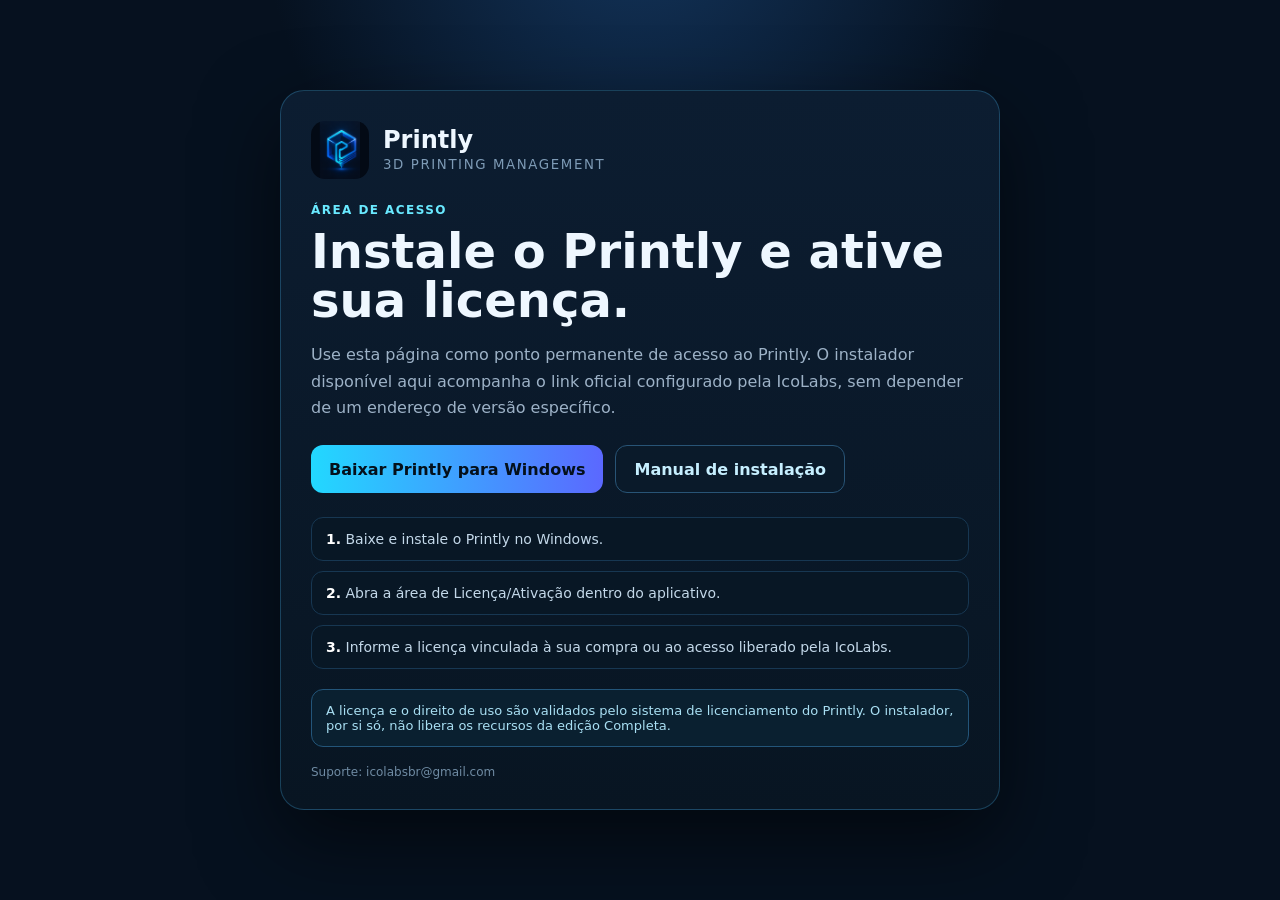
==== acesso/index.html @ da0c0d16 "Adiciona página estável de acesso ao Printly" ====
<!doctype html>
<html lang="pt-BR">
<head>
  <meta charset="utf-8">
  <meta name="viewport" content="width=device-width,initial-scale=1">
  <meta name="robots" content="noindex,nofollow,noarchive">
  <meta name="theme-color" content="#06111f">
  <title>Acesso Printly</title>
  <style>
    *{box-sizing:border-box}body{margin:0;font-family:Inter,system-ui,-apple-system,Segoe UI,Roboto,sans-serif;background:radial-gradient(circle at 50% -10%,#13355d 0,transparent 32%),#06111f;color:#eef7ff;min-height:100vh;display:grid;place-items:center;padding:24px}.card{width:min(720px,100%);background:linear-gradient(180deg,#0c1d31,#081522);border:1px solid rgba(75,193,255,.25);border-radius:24px;padding:30px;box-shadow:0 30px 80px #0008}.brand{display:flex;align-items:center;gap:14px;margin-bottom:24px}.brand img{width:58px;height:58px;border-radius:14px}.brand b{display:block;font-size:24px}.brand small{color:#7e9bb6;letter-spacing:.12em}.tag{color:#69e9ff;font-size:12px;font-weight:800;letter-spacing:.12em;text-transform:uppercase}h1{font-size:clamp(30px,6vw,48px);line-height:1.04;margin:10px 0 14px}p{color:#9db2c7;line-height:1.65}.actions{display:flex;gap:12px;flex-wrap:wrap;margin:24px 0}.btn{display:inline-flex;align-items:center;justify-content:center;min-height:48px;padding:0 18px;border-radius:12px;text-decoration:none;font-weight:800}.primary{background:linear-gradient(90deg,#22d8ff,#5b68ff);color:#04101b}.secondary{border:1px solid #285476;color:#c6efff;background:#0a1a2a}.steps{display:grid;gap:10px;margin-top:22px}.step{padding:13px 14px;border:1px solid #173752;border-radius:12px;background:#081725;color:#c3d8e9;font-size:14px}.step strong{color:#fff}.note{margin-top:20px;padding:13px 14px;border-radius:12px;background:#0a2030;border:1px solid #235579;color:#a9dff3;font-size:13px}.muted{font-size:12px;color:#6f8ba3;margin-top:18px}@media(max-width:560px){.card{padding:22px}.actions{display:grid}.btn{width:100%}}
  </style>
  <script src="../assets/js/download-config.js"></script>
</head>
<body>
  <main class="card">
    <div class="brand"><img src="../assets/img/favicon.png" alt="Printly"><div><b>Printly</b><small>3D PRINTING MANAGEMENT</small></div></div>
    <div class="tag">Área de acesso</div>
    <h1>Instale o Printly e ative sua licença.</h1>
    <p>Use esta página como ponto permanente de acesso ao Printly. O instalador disponível aqui acompanha o link oficial configurado pela IcoLabs, sem depender de um endereço de versão específico.</p>
    <div class="actions">
      <a id="downloadBtn" class="btn primary" href="../" rel="noopener">Baixar Printly para Windows</a>
      <a class="btn secondary" href="../downloads/Manual_Instalacao_Printly_Windows_PT-BR.pdf">Manual de instalação</a>
    </div>
    <div class="steps">
      <div class="step"><strong>1.</strong> Baixe e instale o Printly no Windows.</div>
      <div class="step"><strong>2.</strong> Abra a área de Licença/Ativação dentro do aplicativo.</div>
      <div class="step"><strong>3.</strong> Informe a licença vinculada à sua compra ou ao acesso liberado pela IcoLabs.</div>
    </div>
    <div class="note">A licença e o direito de uso são validados pelo sistema de licenciamento do Printly. O instalador, por si só, não libera os recursos da edição Completa.</div>
    <div class="muted">Suporte: icolabsbr@gmail.com</div>
  </main>
  <script>
    const cfg=window.PRINTLY_DOWNLOAD_CONFIG||{};
    const btn=document.getElementById('downloadBtn');
    if(cfg.DOWNLOAD_URL){btn.href=cfg.DOWNLOAD_URL;btn.setAttribute('download','');}
  </script>
</body>
</html>
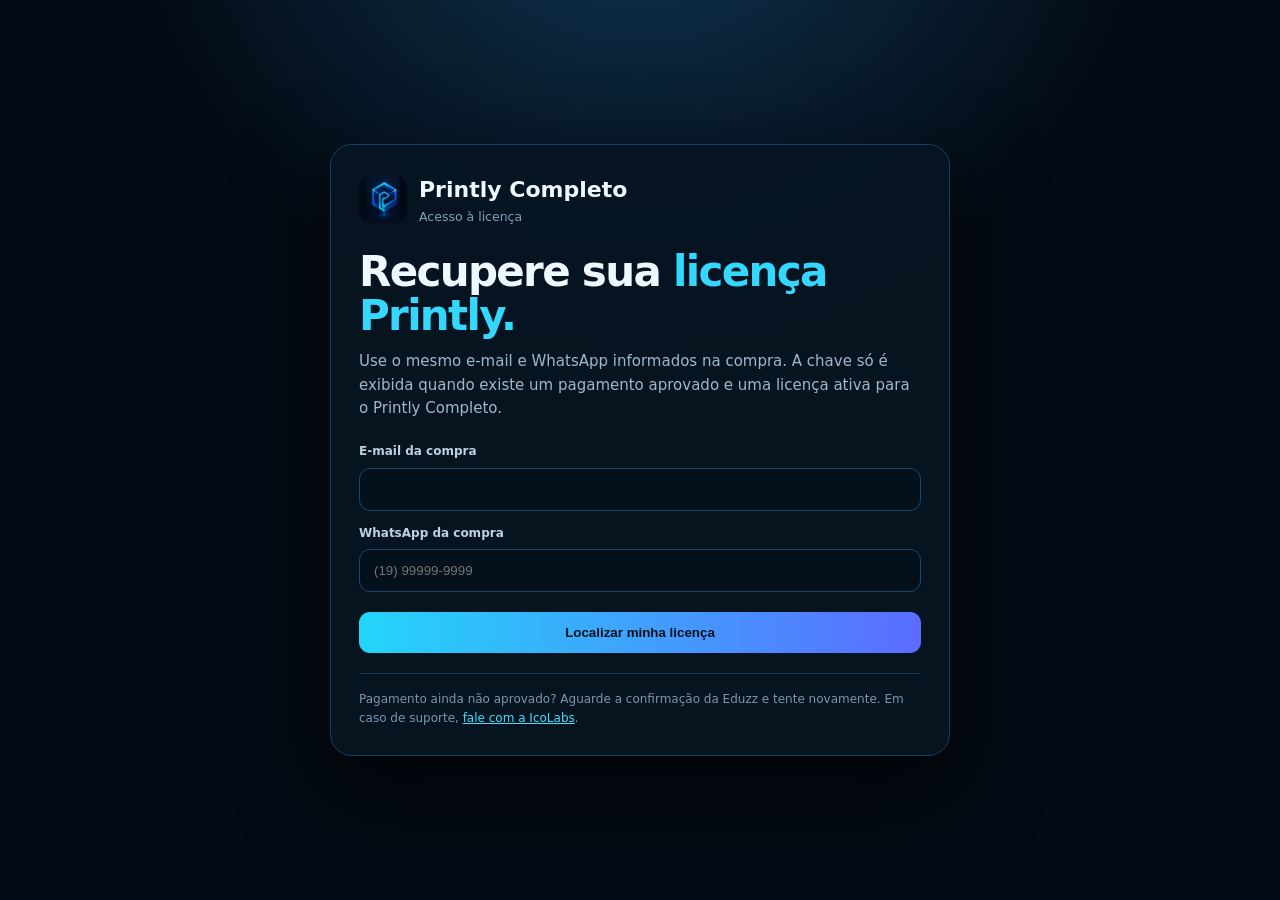
==== commit 4920942f: "Adiciona recuperação segura da licença comprada" ====
--- a/acesso/index.html
+++ b/acesso/index.html
@@ -1,38 +1,10 @@
 <!doctype html>
 <html lang="pt-BR">
 <head>
-  <meta charset="utf-8">
-  <meta name="viewport" content="width=device-width,initial-scale=1">
-  <meta name="robots" content="noindex,nofollow,noarchive">
-  <meta name="theme-color" content="#06111f">
-  <title>Acesso Printly</title>
-  <style>
-    *{box-sizing:border-box}body{margin:0;font-family:Inter,system-ui,-apple-system,Segoe UI,Roboto,sans-serif;background:radial-gradient(circle at 50% -10%,#13355d 0,transparent 32%),#06111f;color:#eef7ff;min-height:100vh;display:grid;place-items:center;padding:24px}.card{width:min(720px,100%);background:linear-gradient(180deg,#0c1d31,#081522);border:1px solid rgba(75,193,255,.25);border-radius:24px;padding:30px;box-shadow:0 30px 80px #0008}.brand{display:flex;align-items:center;gap:14px;margin-bottom:24px}.brand img{width:58px;height:58px;border-radius:14px}.brand b{display:block;font-size:24px}.brand small{color:#7e9bb6;letter-spacing:.12em}.tag{color:#69e9ff;font-size:12px;font-weight:800;letter-spacing:.12em;text-transform:uppercase}h1{font-size:clamp(30px,6vw,48px);line-height:1.04;margin:10px 0 14px}p{color:#9db2c7;line-height:1.65}.actions{display:flex;gap:12px;flex-wrap:wrap;margin:24px 0}.btn{display:inline-flex;align-items:center;justify-content:center;min-height:48px;padding:0 18px;border-radius:12px;text-decoration:none;font-weight:800}.primary{background:linear-gradient(90deg,#22d8ff,#5b68ff);color:#04101b}.secondary{border:1px solid #285476;color:#c6efff;background:#0a1a2a}.steps{display:grid;gap:10px;margin-top:22px}.step{padding:13px 14px;border:1px solid #173752;border-radius:12px;background:#081725;color:#c3d8e9;font-size:14px}.step strong{color:#fff}.note{margin-top:20px;padding:13px 14px;border-radius:12px;background:#0a2030;border:1px solid #235579;color:#a9dff3;font-size:13px}.muted{font-size:12px;color:#6f8ba3;margin-top:18px}@media(max-width:560px){.card{padding:22px}.actions{display:grid}.btn{width:100%}}
-  </style>
-  <script src="../assets/js/download-config.js"></script>
-</head>
-<body>
-  <main class="card">
-    <div class="brand"><img src="../assets/img/favicon.png" alt="Printly"><div><b>Printly</b><small>3D PRINTING MANAGEMENT</small></div></div>
-    <div class="tag">Área de acesso</div>
-    <h1>Instale o Printly e ative sua licença.</h1>
-    <p>Use esta página como ponto permanente de acesso ao Printly. O instalador disponível aqui acompanha o link oficial configurado pela IcoLabs, sem depender de um endereço de versão específico.</p>
-    <div class="actions">
-      <a id="downloadBtn" class="btn primary" href="../" rel="noopener">Baixar Printly para Windows</a>
-      <a class="btn secondary" href="../downloads/Manual_Instalacao_Printly_Windows_PT-BR.pdf">Manual de instalação</a>
-    </div>
-    <div class="steps">
-      <div class="step"><strong>1.</strong> Baixe e instale o Printly no Windows.</div>
-      <div class="step"><strong>2.</strong> Abra a área de Licença/Ativação dentro do aplicativo.</div>
-      <div class="step"><strong>3.</strong> Informe a licença vinculada à sua compra ou ao acesso liberado pela IcoLabs.</div>
-    </div>
-    <div class="note">A licença e o direito de uso são validados pelo sistema de licenciamento do Printly. O instalador, por si só, não libera os recursos da edição Completa.</div>
-    <div class="muted">Suporte: icolabsbr@gmail.com</div>
-  </main>
-  <script>
-    const cfg=window.PRINTLY_DOWNLOAD_CONFIG||{};
-    const btn=document.getElementById('downloadBtn');
-    if(cfg.DOWNLOAD_URL){btn.href=cfg.DOWNLOAD_URL;btn.setAttribute('download','');}
-  </script>
-</body>
-</html>
+<meta charset="utf-8"><meta name="viewport" content="width=device-width,initial-scale=1"><meta name="robots" content="noindex,nofollow,noarchive"><meta name="theme-color" content="#030a13"><title>Acesso Printly Completo</title>
+<style>
+*{box-sizing:border-box}body{margin:0;min-height:100vh;display:grid;place-items:center;padding:24px;background:radial-gradient(circle at 50% -20%,#113a5a 0,transparent 42%),#030a13;color:#eef9ff;font:15px/1.55 Inter,system-ui,-apple-system,Segoe UI,Roboto,sans-serif}.box{width:min(620px,100%);background:#071522eb;border:1px solid #17405e;border-radius:22px;padding:28px;box-shadow:0 30px 90px #0009}.brand{display:flex;align-items:center;gap:12px;margin-bottom:24px}.brand img{width:48px;height:48px;border-radius:12px}.brand b{font-size:22px}.brand small{display:block;color:#80a1b8}h1{font-size:clamp(28px,6vw,42px);line-height:1.05;margin:0 0 12px;letter-spacing:-.04em}h1 span{color:#34d8ff}p{color:#9fb8ca;margin:0 0 22px}.field{display:grid;gap:7px;margin:13px 0}.field label{font-size:12px;font-weight:800;color:#bed1df}.field input{width:100%;padding:13px 14px;background:#04101b;border:1px solid #1a4668;border-radius:11px;color:#fff;outline:none}.field input:focus{border-color:#2bd8ff;box-shadow:0 0 0 3px #20ccef1c}.btn{width:100%;border:0;border-radius:11px;padding:13px 16px;margin-top:7px;background:linear-gradient(90deg,#24d5fa,#5b6cff);color:#03111a;font-weight:900;cursor:pointer}.btn:disabled{opacity:.55}.msg{margin-top:14px;padding:12px 13px;border-radius:10px;display:none}.msg.ok{display:block;background:#0b2b20;border:1px solid #256d51;color:#c4f8dc}.msg.err{display:block;background:#2c121b;border:1px solid #703348;color:#ffc5cd}.license{margin-top:16px;padding:16px;background:#04101b;border:1px solid #245375;border-radius:13px;display:none}.license.show{display:block}.key{font:800 16px/1.5 ui-monospace,SFMono-Regular,Consolas,monospace;color:#86edff;overflow-wrap:anywhere;margin:8px 0}.copy{border:1px solid #2b6388;background:#092036;color:#dff8ff;border-radius:8px;padding:8px 10px;cursor:pointer;font-weight:800}.help{margin-top:20px;padding-top:16px;border-top:1px solid #14344c;color:#7898af;font-size:12px}.help a{color:#41dfff} </style>
+</head><body><main class="box"><div class="brand"><img src="../assets/img/favicon.png" alt=""><div><b>Printly Completo</b><small>Acesso à licença</small></div></div><h1>Recupere sua <span>licença Printly.</span></h1><p>Use o mesmo e-mail e WhatsApp informados na compra. A chave só é exibida quando existe um pagamento aprovado e uma licença ativa para o Printly Completo.</p><form id="form"><div class="field"><label>E-mail da compra</label><input id="email" type="email" autocomplete="email" required></div><div class="field"><label>WhatsApp da compra</label><input id="phone" type="tel" autocomplete="tel" placeholder="(19) 99999-9999" required></div><button id="submit" class="btn">Localizar minha licença</button></form><div id="msg" class="msg"></div><div id="license" class="license"><small>SUA CHAVE PRINTLY</small><div id="key" class="key"></div><button id="copy" class="copy" type="button">Copiar chave</button><div class="help">Abra o Printly → Licença / Ativação → cole esta chave. A ativação é vinculada ao limite de computadores da sua licença.</div></div><div class="help">Pagamento ainda não aprovado? Aguarde a confirmação da Eduzz e tente novamente. Em caso de suporte, <a href="https://uiesczevcmkzdtybxuez.supabase.co/functions/v1/printly-link?key=support_url" target="_blank" rel="noopener">fale com a IcoLabs</a>.</div></main>
+<script>
+const endpoint='https://uiesczevcmkzdtybxuez.supabase.co/functions/v1/printly-license-claim';const f=document.getElementById('form'),m=document.getElementById('msg'),box=document.getElementById('license'),k=document.getElementById('key'),btn=document.getElementById('submit');f.addEventListener('submit',async e=>{e.preventDefault();m.className='msg';m.textContent='';box.classList.remove('show');btn.disabled=true;btn.textContent='Consultando...';try{const r=await fetch(endpoint,{method:'POST',headers:{'Content-Type':'application/json'},body:JSON.stringify({email:document.getElementById('email').value,whatsapp:document.getElementById('phone').value})});const d=await r.json();if(!r.ok||!d.ok)throw new Error(d.error||'not_found');k.textContent=d.license_key;box.classList.add('show');m.className='msg ok';m.textContent='Licença encontrada e ativa.'}catch(err){m.className='msg err';m.textContent=err.message==='too_many_attempts'?'Muitas tentativas. Aguarde um pouco e tente novamente.':'Não encontramos uma licença ativa com esses dados. Confira e-mail/WhatsApp ou aguarde a aprovação do pagamento.'}finally{btn.disabled=false;btn.textContent='Localizar minha licença'}});document.getElementById('copy').onclick=async()=>{await navigator.clipboard.writeText(k.textContent);document.getElementById('copy').textContent='Copiada ✓'};
+</script></body></html>
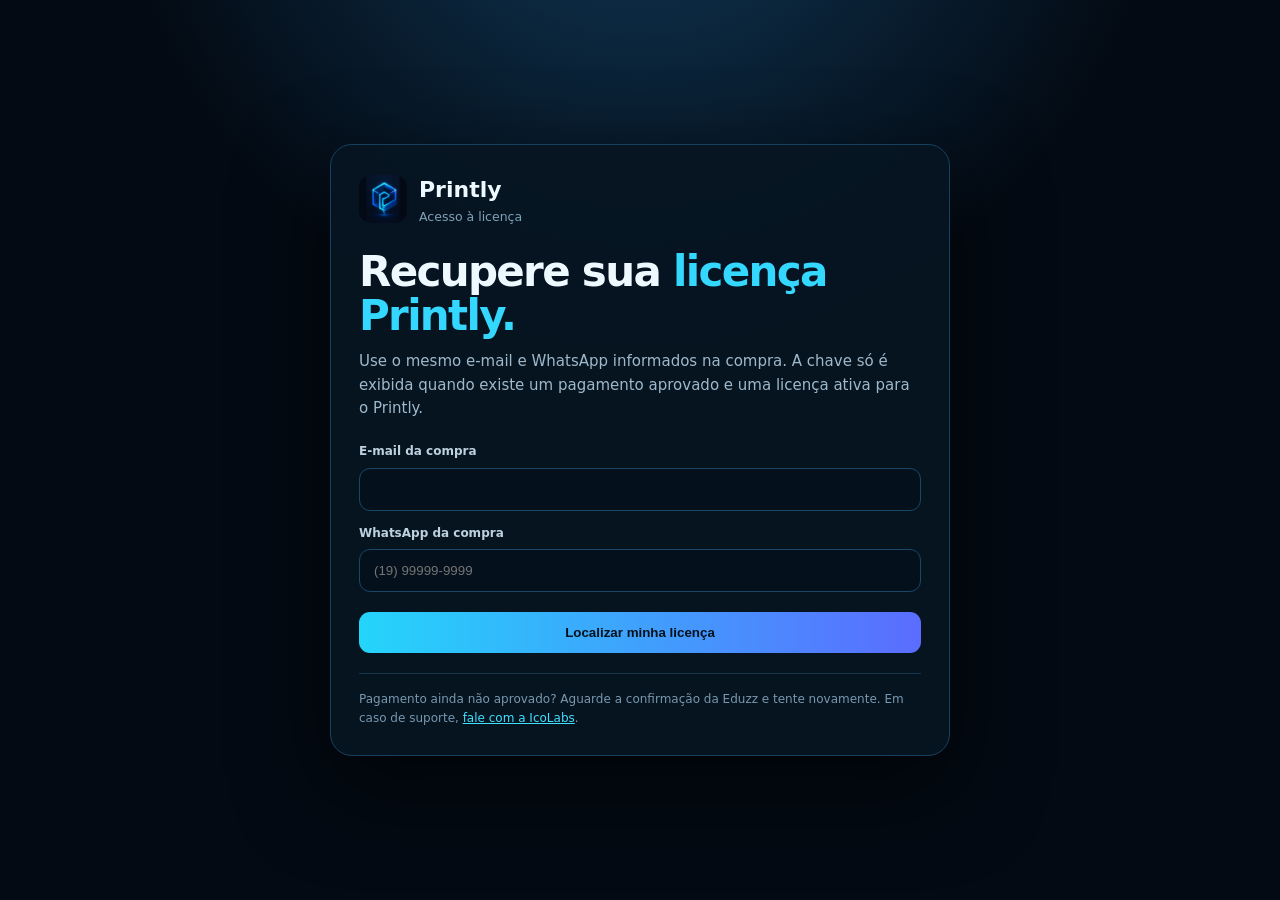
==== commit e87c70e4: "Alinha site ao teste de 15 dias e licença única de R$ 67,90" ====
--- a/acesso/index.html
+++ b/acesso/index.html
@@ -1,10 +1,10 @@
 <!doctype html>
 <html lang="pt-BR">
 <head>
-<meta charset="utf-8"><meta name="viewport" content="width=device-width,initial-scale=1"><meta name="robots" content="noindex,nofollow,noarchive"><meta name="theme-color" content="#030a13"><title>Acesso Printly Completo</title>
+<meta charset="utf-8"><meta name="viewport" content="width=device-width,initial-scale=1"><meta name="robots" content="noindex,nofollow,noarchive"><meta name="theme-color" content="#030a13"><title>Acesso à licença Printly</title>
 <style>
 *{box-sizing:border-box}body{margin:0;min-height:100vh;display:grid;place-items:center;padding:24px;background:radial-gradient(circle at 50% -20%,#113a5a 0,transparent 42%),#030a13;color:#eef9ff;font:15px/1.55 Inter,system-ui,-apple-system,Segoe UI,Roboto,sans-serif}.box{width:min(620px,100%);background:#071522eb;border:1px solid #17405e;border-radius:22px;padding:28px;box-shadow:0 30px 90px #0009}.brand{display:flex;align-items:center;gap:12px;margin-bottom:24px}.brand img{width:48px;height:48px;border-radius:12px}.brand b{font-size:22px}.brand small{display:block;color:#80a1b8}h1{font-size:clamp(28px,6vw,42px);line-height:1.05;margin:0 0 12px;letter-spacing:-.04em}h1 span{color:#34d8ff}p{color:#9fb8ca;margin:0 0 22px}.field{display:grid;gap:7px;margin:13px 0}.field label{font-size:12px;font-weight:800;color:#bed1df}.field input{width:100%;padding:13px 14px;background:#04101b;border:1px solid #1a4668;border-radius:11px;color:#fff;outline:none}.field input:focus{border-color:#2bd8ff;box-shadow:0 0 0 3px #20ccef1c}.btn{width:100%;border:0;border-radius:11px;padding:13px 16px;margin-top:7px;background:linear-gradient(90deg,#24d5fa,#5b6cff);color:#03111a;font-weight:900;cursor:pointer}.btn:disabled{opacity:.55}.msg{margin-top:14px;padding:12px 13px;border-radius:10px;display:none}.msg.ok{display:block;background:#0b2b20;border:1px solid #256d51;color:#c4f8dc}.msg.err{display:block;background:#2c121b;border:1px solid #703348;color:#ffc5cd}.license{margin-top:16px;padding:16px;background:#04101b;border:1px solid #245375;border-radius:13px;display:none}.license.show{display:block}.key{font:800 16px/1.5 ui-monospace,SFMono-Regular,Consolas,monospace;color:#86edff;overflow-wrap:anywhere;margin:8px 0}.copy{border:1px solid #2b6388;background:#092036;color:#dff8ff;border-radius:8px;padding:8px 10px;cursor:pointer;font-weight:800}.help{margin-top:20px;padding-top:16px;border-top:1px solid #14344c;color:#7898af;font-size:12px}.help a{color:#41dfff} </style>
-</head><body><main class="box"><div class="brand"><img src="../assets/img/favicon.png" alt=""><div><b>Printly Completo</b><small>Acesso à licença</small></div></div><h1>Recupere sua <span>licença Printly.</span></h1><p>Use o mesmo e-mail e WhatsApp informados na compra. A chave só é exibida quando existe um pagamento aprovado e uma licença ativa para o Printly Completo.</p><form id="form"><div class="field"><label>E-mail da compra</label><input id="email" type="email" autocomplete="email" required></div><div class="field"><label>WhatsApp da compra</label><input id="phone" type="tel" autocomplete="tel" placeholder="(19) 99999-9999" required></div><button id="submit" class="btn">Localizar minha licença</button></form><div id="msg" class="msg"></div><div id="license" class="license"><small>SUA CHAVE PRINTLY</small><div id="key" class="key"></div><button id="copy" class="copy" type="button">Copiar chave</button><div class="help">Abra o Printly → Licença / Ativação → cole esta chave. A ativação é vinculada ao limite de computadores da sua licença.</div></div><div class="help">Pagamento ainda não aprovado? Aguarde a confirmação da Eduzz e tente novamente. Em caso de suporte, <a href="https://uiesczevcmkzdtybxuez.supabase.co/functions/v1/printly-link?key=support_url" target="_blank" rel="noopener">fale com a IcoLabs</a>.</div></main>
+</head><body><main class="box"><div class="brand"><img src="../assets/img/favicon.png" alt=""><div><b>Printly</b><small>Acesso à licença</small></div></div><h1>Recupere sua <span>licença Printly.</span></h1><p>Use o mesmo e-mail e WhatsApp informados na compra. A chave só é exibida quando existe um pagamento aprovado e uma licença ativa para o Printly.</p><form id="form"><div class="field"><label>E-mail da compra</label><input id="email" type="email" autocomplete="email" required></div><div class="field"><label>WhatsApp da compra</label><input id="phone" type="tel" autocomplete="tel" placeholder="(19) 99999-9999" required></div><button id="submit" class="btn">Localizar minha licença</button></form><div id="msg" class="msg"></div><div id="license" class="license"><small>SUA CHAVE PRINTLY</small><div id="key" class="key"></div><button id="copy" class="copy" type="button">Copiar chave</button><div class="help">Abra o Printly → Licença / Ativação → cole esta chave. A ativação é vinculada ao limite de computadores da sua licença.</div></div><div class="help">Pagamento ainda não aprovado? Aguarde a confirmação da Eduzz e tente novamente. Em caso de suporte, <a href="https://uiesczevcmkzdtybxuez.supabase.co/functions/v1/printly-link?key=support_url" target="_blank" rel="noopener">fale com a IcoLabs</a>.</div></main>
 <script>
 const endpoint='https://uiesczevcmkzdtybxuez.supabase.co/functions/v1/printly-license-claim';const f=document.getElementById('form'),m=document.getElementById('msg'),box=document.getElementById('license'),k=document.getElementById('key'),btn=document.getElementById('submit');f.addEventListener('submit',async e=>{e.preventDefault();m.className='msg';m.textContent='';box.classList.remove('show');btn.disabled=true;btn.textContent='Consultando...';try{const r=await fetch(endpoint,{method:'POST',headers:{'Content-Type':'application/json'},body:JSON.stringify({email:document.getElementById('email').value,whatsapp:document.getElementById('phone').value})});const d=await r.json();if(!r.ok||!d.ok)throw new Error(d.error||'not_found');k.textContent=d.license_key;box.classList.add('show');m.className='msg ok';m.textContent='Licença encontrada e ativa.'}catch(err){m.className='msg err';m.textContent=err.message==='too_many_attempts'?'Muitas tentativas. Aguarde um pouco e tente novamente.':'Não encontramos uma licença ativa com esses dados. Confira e-mail/WhatsApp ou aguarde a aprovação do pagamento.'}finally{btn.disabled=false;btn.textContent='Localizar minha licença'}});document.getElementById('copy').onclick=async()=>{await navigator.clipboard.writeText(k.textContent);document.getElementById('copy').textContent='Copiada ✓'};
 </script></body></html>
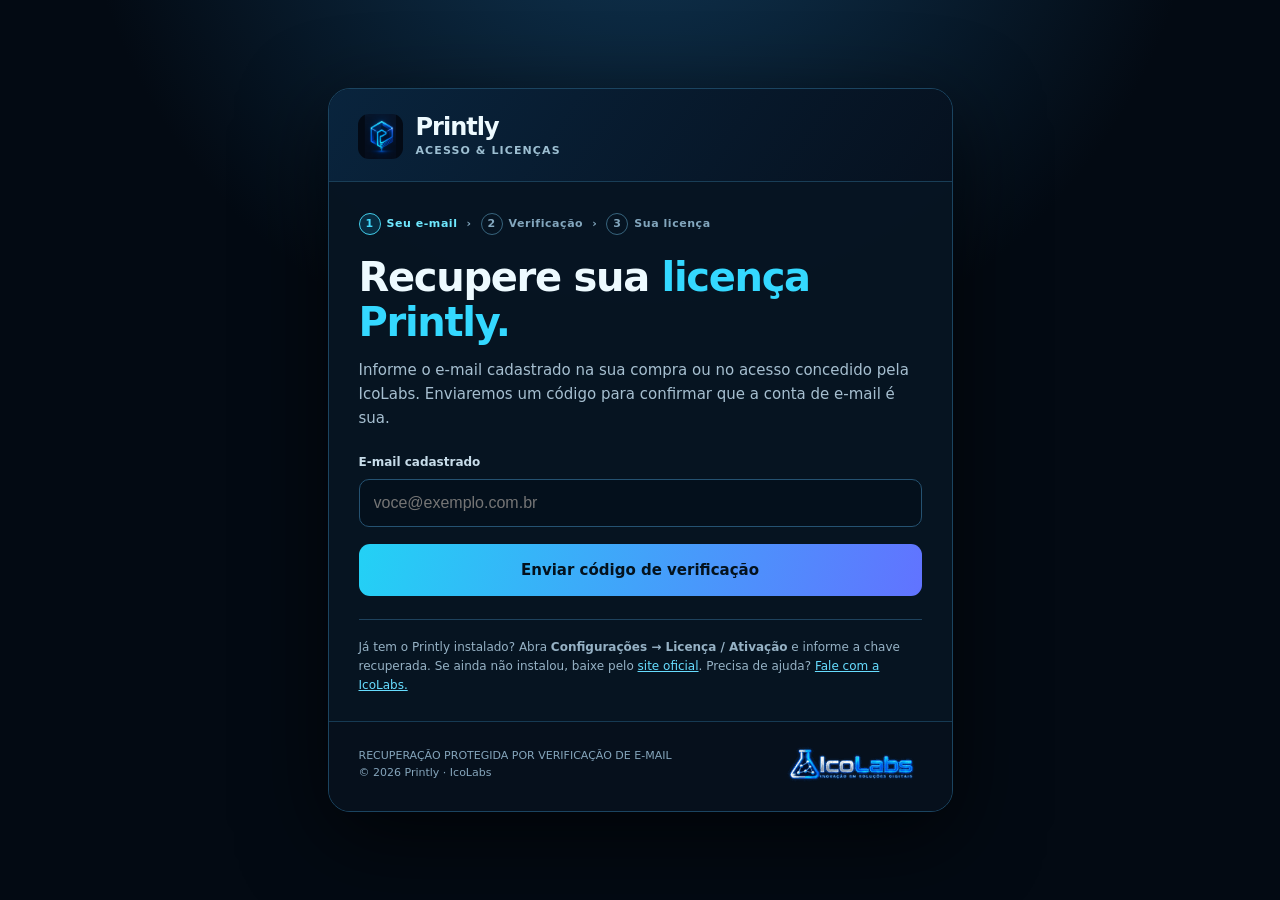
==== commit ece74aa3: "Require one-time email verification for Printly license recovery and support multiple license types" ====
--- a/acesso/index.html
+++ b/acesso/index.html
@@ -1,10 +1,102 @@
 <!doctype html>
 <html lang="pt-BR">
 <head>
-<meta charset="utf-8"><meta name="viewport" content="width=device-width,initial-scale=1"><meta name="robots" content="noindex,nofollow,noarchive"><meta name="theme-color" content="#030a13"><title>Acesso à licença Printly</title>
+<meta charset="utf-8">
+<meta name="viewport" content="width=device-width,initial-scale=1">
+<meta name="robots" content="noindex,nofollow,noarchive">
+<meta name="theme-color" content="#030a13">
+<title>Recuperar licença — Printly</title>
 <style>
-*{box-sizing:border-box}body{margin:0;min-height:100vh;display:grid;place-items:center;padding:24px;background:radial-gradient(circle at 50% -20%,#113a5a 0,transparent 42%),#030a13;color:#eef9ff;font:15px/1.55 Inter,system-ui,-apple-system,Segoe UI,Roboto,sans-serif}.box{width:min(620px,100%);background:#071522eb;border:1px solid #17405e;border-radius:22px;padding:28px;box-shadow:0 30px 90px #0009}.brand{display:flex;align-items:center;gap:12px;margin-bottom:24px}.brand img{width:48px;height:48px;border-radius:12px}.brand b{font-size:22px}.brand small{display:block;color:#80a1b8}h1{font-size:clamp(28px,6vw,42px);line-height:1.05;margin:0 0 12px;letter-spacing:-.04em}h1 span{color:#34d8ff}p{color:#9fb8ca;margin:0 0 22px}.field{display:grid;gap:7px;margin:13px 0}.field label{font-size:12px;font-weight:800;color:#bed1df}.field input{width:100%;padding:13px 14px;background:#04101b;border:1px solid #1a4668;border-radius:11px;color:#fff;outline:none}.field input:focus{border-color:#2bd8ff;box-shadow:0 0 0 3px #20ccef1c}.btn{width:100%;border:0;border-radius:11px;padding:13px 16px;margin-top:7px;background:linear-gradient(90deg,#24d5fa,#5b6cff);color:#03111a;font-weight:900;cursor:pointer}.btn:disabled{opacity:.55}.msg{margin-top:14px;padding:12px 13px;border-radius:10px;display:none}.msg.ok{display:block;background:#0b2b20;border:1px solid #256d51;color:#c4f8dc}.msg.err{display:block;background:#2c121b;border:1px solid #703348;color:#ffc5cd}.license{margin-top:16px;padding:16px;background:#04101b;border:1px solid #245375;border-radius:13px;display:none}.license.show{display:block}.key{font:800 16px/1.5 ui-monospace,SFMono-Regular,Consolas,monospace;color:#86edff;overflow-wrap:anywhere;margin:8px 0}.copy{border:1px solid #2b6388;background:#092036;color:#dff8ff;border-radius:8px;padding:8px 10px;cursor:pointer;font-weight:800}.help{margin-top:20px;padding-top:16px;border-top:1px solid #14344c;color:#7898af;font-size:12px}.help a{color:#41dfff} </style>
-</head><body><main class="box"><div class="brand"><img src="../assets/img/favicon.png" alt=""><div><b>Printly</b><small>Acesso à licença</small></div></div><h1>Recupere sua <span>licença Printly.</span></h1><p>Use o mesmo e-mail e WhatsApp informados na compra. A chave só é exibida quando existe um pagamento aprovado e uma licença ativa para o Printly.</p><form id="form"><div class="field"><label>E-mail da compra</label><input id="email" type="email" autocomplete="email" required></div><div class="field"><label>WhatsApp da compra</label><input id="phone" type="tel" autocomplete="tel" placeholder="(19) 99999-9999" required></div><button id="submit" class="btn">Localizar minha licença</button></form><div id="msg" class="msg"></div><div id="license" class="license"><small>SUA CHAVE PRINTLY</small><div id="key" class="key"></div><button id="copy" class="copy" type="button">Copiar chave</button><div class="help">Abra o Printly → Licença / Ativação → cole esta chave. A ativação é vinculada ao limite de computadores da sua licença.</div></div><div class="help">Pagamento ainda não aprovado? Aguarde a confirmação da Eduzz e tente novamente. Em caso de suporte, <a href="https://uiesczevcmkzdtybxuez.supabase.co/functions/v1/printly-link?key=support_url" target="_blank" rel="noopener">fale com a IcoLabs</a>.</div></main>
+*{box-sizing:border-box}
+body{margin:0;min-height:100vh;display:grid;place-items:center;padding:22px;background:radial-gradient(circle at 50% -20%,#113a5a 0,transparent 45%),#030a13;color:#edfaff;font:15px/1.6 Inter,system-ui,-apple-system,Segoe UI,Roboto,sans-serif}
+.shell{width:min(625px,100%);background:#071522f2;border:1px solid #1b4460;border-radius:22px;box-shadow:0 25px 85px #000a;overflow:hidden}
+.header{border-bottom:1px solid #193e57;padding:25px 29px 21px;background:linear-gradient(125deg,#09243d,#06111f)}
+.brand{display:flex;align-items:center;gap:13px}.brand img{width:45px;height:45px;border-radius:11px}.brand b{font-size:24px;letter-spacing:-1px;line-height:1.1}.brand small{display:block;font-size:11px;letter-spacing:1.1px;color:#9dbfd2;font-weight:700}
+.main{padding:31px 30px 26px}.steps{display:flex;align-items:center;gap:9px;color:#83a7be;font-weight:700;font-size:11px;letter-spacing:.55px;margin-bottom:20px}.step{display:flex;align-items:center;gap:6px}.dot{display:grid;place-items:center;width:22px;height:22px;border:1px solid #37647d;border-radius:50%;font-size:11px}.step.active{color:#6fe9ff}.step.active .dot{border-color:#43cde9;color:#42d9fc;background:#082d42}
+h1{font-size:clamp(28px,6vw,40px);line-height:1.14;margin:0 0 12px;letter-spacing:-1.3px}h1 span{color:#34d8ff}
+p{color:#a6bfd0;margin:0 0 23px}.field{display:grid;gap:7px;margin:17px 0}.field label{font-size:12px;color:#c7dce9;font-weight:750}.field input{width:100%;border-radius:10px;border:1px solid #255271;background:#04101c;color:#fff;padding:14px;font-size:16px;outline:none}.field input:focus{border-color:#38c8e9;box-shadow:0 0 0 3px #18cafa24}
+button{font:inherit;cursor:pointer}.btn{display:block;width:100%;padding:14px 16px;border:0;border-radius:11px;background:linear-gradient(105deg,#23d1f5,#6173ff);color:#04121d;font-weight:900}.btn:disabled{cursor:wait;opacity:.6}
+.secondary{padding:9px 12px;border-radius:9px;border:1px solid #285678;color:#b8e2f5;background:#0b2740;font-weight:750}.secondary:disabled{opacity:.5}
+.msg{display:none;margin:15px 0 0;padding:13px 14px;border-radius:10px;font-size:14px}.msg.info{display:block;background:#0c2b39;border:1px solid #21627b;color:#c7efff}.msg.ok{display:block;background:#0c2c22;border:1px solid #27744f;color:#c6ffe0}.msg.err{display:block;background:#311820;border:1px solid #823e51;color:#ffccd3}
+.small{font-size:12px;color:#89adc3}.actions{display:flex;flex-wrap:wrap;gap:9px;align-items:center;margin-top:17px}
+.license{border:1px solid #245475;background:#06111e;border-radius:12px;padding:16px;margin:13px 0}.tag{font-weight:750;font-size:11px;color:#65dffc;letter-spacing:1px;text-transform:uppercase}.key{margin:11px 0;color:#98efff;font:800 17px/1.6 ui-monospace,SFMono-Regular,Consolas,monospace;overflow-wrap:anywhere}.license .meta{font-size:13px;color:#abc6d6;margin-top:6px}.license .copy{margin-top:13px}
+.help{margin-top:23px;padding-top:18px;border-top:1px solid #1e425d;font-size:12px;color:#96b2c5}.help a{color:#67ddff}
+footer{padding:18px 30px 23px;border-top:1px solid #163a53;background:#06101c;display:flex;align-items:center;justify-content:space-between;gap:12px;flex-wrap:wrap;color:#85a5bb;font-size:11px}footer img{width:142px;max-width:100%;height:auto}
+[hidden]{display:none!important}
+@media(max-width:480px){.main{padding:26px 20px}.header{padding:20px}.shell{border-radius:18px}footer{padding:16px 20px}.steps{font-size:10px}}
+</style>
+</head>
+<body>
+<main class="shell">
+<header class="header"><div class="brand"><img src="../assets/img/favicon.png" alt="Ícone Printly"><div><b>Printly</b><small>ACESSO &amp; LICENÇAS</small></div></div></header>
+<div class="main">
+<div class="steps" aria-label="Etapas da recuperação"><span class="step active" id="s1"><span class="dot">1</span> Seu e-mail</span><span aria-hidden="true">›</span><span class="step" id="s2"><span class="dot">2</span> Verificação</span><span aria-hidden="true">›</span><span class="step" id="s3"><span class="dot">3</span> Sua licença</span></div>
+<section id="phase1">
+<h1>Recupere sua <span>licença Printly.</span></h1>
+<p>Informe o e-mail cadastrado na sua compra ou no acesso concedido pela IcoLabs. Enviaremos um código para confirmar que a conta de e-mail é sua.</p>
+<form id="requestForm"><div class="field"><label for="email">E-mail cadastrado</label><input id="email" type="email" maxlength="254" autocomplete="email" placeholder="voce@exemplo.com.br" required></div><button class="btn" id="requestBtn" type="submit">Enviar código de verificação</button></form>
+</section>
+<section id="phase2" hidden>
+<h1>Verifique seu <span>e-mail.</span></h1>
+<p>Se existir uma licença ativa para <strong id="emailLabel" style="color:#e8f9ff"></strong>, enviaremos um código de seis dígitos. Confira também a pasta de spam.</p>
+<form id="verifyForm"><div class="field"><label for="otp">Código de 6 dígitos</label><input id="otp" type="text" inputmode="numeric" pattern="[0-9]{6}" autocomplete="one-time-code" maxlength="6" placeholder="000000" required></div><button class="btn" id="verifyBtn" type="submit">Confirmar código e recuperar licença</button></form>
+<div class="actions"><button id="backBtn" type="button" class="secondary">Alterar e-mail</button><button id="resendBtn" type="button" class="secondary">Solicitar outro código</button></div>
+<p class="small" style="margin:14px 0 0">O código expira em 10 minutos e pode ser utilizado uma única vez. Por segurança, os envios são limitados.</p>
+</section>
+<section id="phase3" hidden>
+<h1>Suas licenças <span>Printly.</span></h1>
+<p>Verificação concluída. Estas são as licenças atualmente disponíveis para o e-mail confirmado. Guarde suas chaves em segurança.</p>
+<div id="licenses"></div>
+<div class="actions"><button id="againBtn" type="button" class="secondary">Concluir e limpar dados da tela</button></div>
+</section>
+<div id="message" class="msg" role="status" aria-live="polite"></div>
+<div class="help">Já tem o Printly instalado? Abra <strong>Configurações → Licença / Ativação</strong> e informe a chave recuperada. Se ainda não instalou, baixe pelo <a href="https://useprintly.com.br/">site oficial</a>. Precisa de ajuda? <a href="https://uiesczevcmkzdtybxuez.supabase.co/functions/v1/printly-link?key=support_url" target="_blank" rel="noopener">Fale com a IcoLabs.</a></div>
+</div>
+<footer><span>RECUPERAÇÃO PROTEGIDA POR VERIFICAÇÃO DE E-MAIL<br>© 2026 Printly · IcoLabs</span><img src="../assets/img/icolabs-identidade-1.1-email.png" alt="IcoLabs"></footer>
+</main>
 <script>
-const endpoint='https://uiesczevcmkzdtybxuez.supabase.co/functions/v1/printly-license-claim';const f=document.getElementById('form'),m=document.getElementById('msg'),box=document.getElementById('license'),k=document.getElementById('key'),btn=document.getElementById('submit');f.addEventListener('submit',async e=>{e.preventDefault();m.className='msg';m.textContent='';box.classList.remove('show');btn.disabled=true;btn.textContent='Consultando...';try{const r=await fetch(endpoint,{method:'POST',headers:{'Content-Type':'application/json'},body:JSON.stringify({email:document.getElementById('email').value,whatsapp:document.getElementById('phone').value})});const d=await r.json();if(!r.ok||!d.ok)throw new Error(d.error||'not_found');k.textContent=d.license_key;box.classList.add('show');m.className='msg ok';m.textContent='Licença encontrada e ativa.'}catch(err){m.className='msg err';m.textContent=err.message==='too_many_attempts'?'Muitas tentativas. Aguarde um pouco e tente novamente.':'Não encontramos uma licença ativa com esses dados. Confira e-mail/WhatsApp ou aguarde a aprovação do pagamento.'}finally{btn.disabled=false;btn.textContent='Localizar minha licença'}});document.getElementById('copy').onclick=async()=>{await navigator.clipboard.writeText(k.textContent);document.getElementById('copy').textContent='Copiada ✓'};
+(()=>{
+'use strict';
+const url='https://uiesczevcmkzdtybxuez.supabase.co/functions/v1/printly-license-claim';
+const $=id=>document.getElementById(id);
+let requestId='',verifiedEmail='',current=1;
+const phase=n=>{current=n;for(let i=1;i<=3;i++){$('phase'+i).hidden=i!==n;$('s'+i).classList.toggle('active',i===n)}$('message').className='msg';$('message').textContent=''};
+const show=(msg,kind='info')=>{$('message').textContent=msg;$('message').className='msg '+kind};
+async function call(payload){const response=await fetch(url,{method:'POST',headers:{'Content-Type':'application/json'},cache:'no-store',body:JSON.stringify(payload)});const body=await response.json().catch(()=>({}));if(!response.ok||!body.ok){const err=new Error(body.error||'service_unavailable');err.code=body.error;throw err}return body}
+const requestCode=async()=>{
+ const email=$('email').value.trim().toLowerCase();
+ if(!$('email').checkValidity()){$('email').reportValidity();return}
+ $('requestBtn').disabled=true;$('requestBtn').textContent='Solicitando código...';
+ $('resendBtn').disabled=true;
+ try{const data=await call({action:'request',email});requestId=data.request_id;verifiedEmail=email;$('emailLabel').textContent=email;$('otp').value='';phase(2);show('Solicitação registrada. Se houver uma licença ativa neste e-mail, o código será enviado.','info');$('otp').focus()}
+ catch(e){show(e.code==='rate_limited'?'Muitas solicitações. Aguarde um pouco antes de tentar novamente.':e.code==='invalid_email'?'Informe um e-mail válido.':'Não conseguimos processar agora. Tente novamente mais tarde.','err')}
+ finally{$('requestBtn').disabled=false;$('requestBtn').textContent='Enviar código de verificação';$('resendBtn').disabled=false}
+};
+$('requestForm').addEventListener('submit',e=>{e.preventDefault();requestCode()});
+$('verifyForm').addEventListener('submit',async e=>{
+ e.preventDefault();
+ const code=$('otp').value.trim();if(!/^[0-9]{6}$/.test(code)){$('otp').reportValidity();return}
+ $('verifyBtn').disabled=true;$('verifyBtn').textContent='Verificando...';
+ try{
+ const data=await call({action:'verify',request_id:requestId,code});
+ requestId='';$('otp').value='';$('licenses').replaceChildren();
+ if(!(data.licenses||[]).length){phase(3);show('Nenhuma licença ativa disponível. Caso precise de ajuda, entre em contato com o suporte.','info');return}
+ const names={tester:'Tester',influencer:'Influenciador',partner:'Parceiro',commercial:'Comercial',internal:'Interna IcoLabs',manual:'Cortesia'};
+ for(const item of data.licenses){
+ const card=document.createElement('div');card.className='license';
+ const tag=document.createElement('div');tag.className='tag';tag.textContent=names[item.license_type]||'Printly Completo';card.append(tag);
+ const key=document.createElement('div');key.className='key';key.textContent=String(item.license_key||'');card.append(key);
+ const meta=document.createElement('div');meta.className='meta';meta.textContent='Validade: '+(item.expires_at?new Date(item.expires_at).toLocaleDateString('pt-BR'):'Permanente');card.append(meta);
+ const copy=document.createElement('button');copy.type='button';copy.className='secondary copy';copy.textContent='Copiar chave';copy.addEventListener('click',async()=>{try{await navigator.clipboard.writeText(key.textContent);copy.textContent='Chave copiada ✓'}catch{copy.textContent='Selecione e copie a chave acima'}});card.append(copy);
+ $('licenses').append(card)
+ }
+ phase(3);show('E-mail confirmado. Suas licenças foram recuperadas com segurança.','ok');
+ }catch(e){show(e.code==='invalid_or_expired_code'?'Código incorreto, expirado ou já utilizado. Confira o código ou solicite outro.':'Não conseguimos verificar agora. Tente novamente.','err')}
+ finally{$('verifyBtn').disabled=false;$('verifyBtn').textContent='Confirmar código e recuperar licença'}
+});
+$('backBtn').onclick=()=>{requestId='';verifiedEmail='';$('otp').value='';phase(1)};
+$('resendBtn').onclick=()=>{requestId='';$('otp').value='';phase(1);show('Para receber outro código, confirme seu e-mail e selecione Enviar código de verificação.','info')};
+$('againBtn').onclick=()=>{requestId='';verifiedEmail='';$('email').value='';$('otp').value='';$('licenses').replaceChildren();phase(1)};
+window.addEventListener('pagehide',()=>{$('licenses').replaceChildren();$('otp').value='';requestId=''});
+})();
 </script></body></html>
